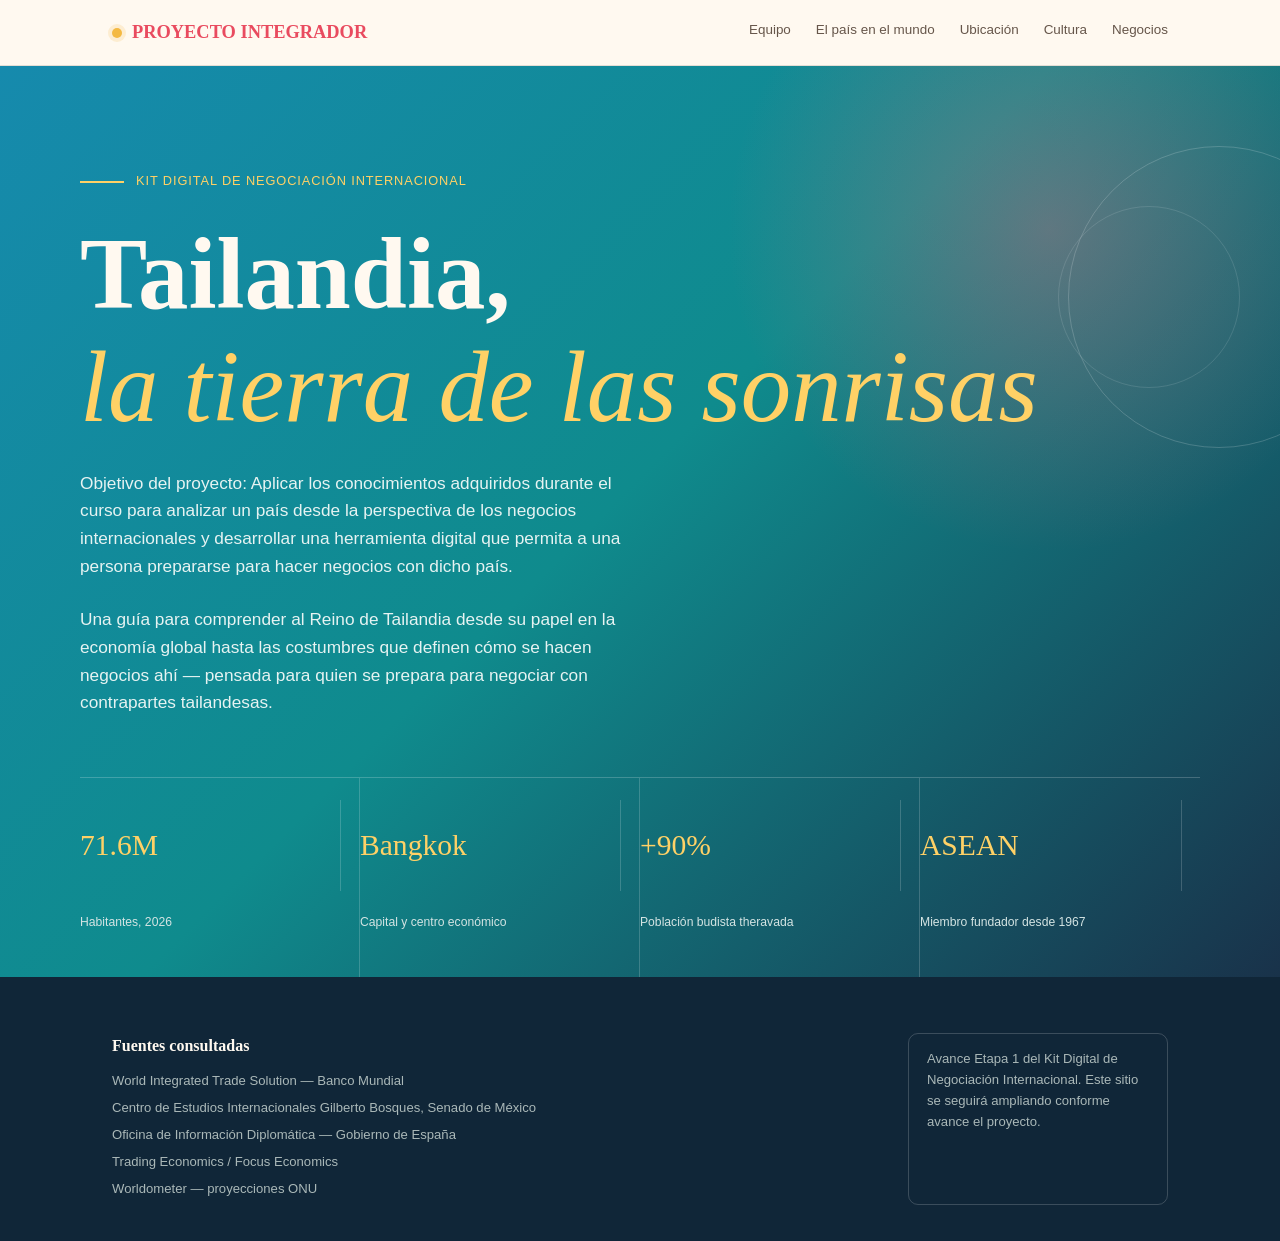
==== index.html @ 9c5d9d97 "Add files via upload" ====
<!DOCTYPE html>
<html lang="es">
<head>
  <meta charset="UTF-8">
  <meta name="viewport" content="width=device-width, initial-scale=1.0">
  <title>Tailandia | Kit Digital de Negociación Internacional</title>
  <link rel="stylesheet" href="css/styles.css">
</head>
<body>

<header class="site">

  <div class="nav-row">


    <a href="index.html" class="brand">

      <span class="dot"></span>

      PROYECTO INTEGRADOR

    </a>


    <nav class="links">

       <a href="pages/equipo.html">
        Equipo
      </a>

      <a href="pages/mundo.html">
        El país en el mundo
      </a>

      <a href="pages/ubicacion.html">
        Ubicación
      </a>

      <a href="pages/cultura.html">
        Cultura
      </a>

      <a href="pages/negocios.html">
        Negocios
      </a>


    <button class="menu-btn">
      ☰
    </button>

  </div>

</header>

<section class="hero">

  <div class="hero-inner">


    <div class="eyebrow-line">

      <span class="rule"></span>

      KIT DIGITAL DE NEGOCIACIÓN INTERNACIONAL

    </div>


    <h1>

      Tailandia,

      <br>

      <em>la tierra de las sonrisas</em>

    </h1>

        <p class="lede">

      Objetivo del proyecto: Aplicar los conocimientos adquiridos durante el curso para analizar 
      un país desde la perspectiva de los negocios internacionales y desarrollar una herramienta 
      digital que permita a una persona prepararse para hacer negocios con dicho país.



    </p>


    <p class="lede">

      Una guía para comprender al Reino de Tailandia desde su papel
      en la economía global hasta las costumbres que definen cómo
      se hacen negocios ahí — pensada para quien se prepara para
      negociar con contrapartes tailandesas.

    </p>


    <div class="hero-stats">


      <div>

        <div class="num">
          71.6M
        </div>

        <div class="label">
          Habitantes, 2026
        </div>

      </div>


      <div>

        <div class="num">
          Bangkok
        </div>

        <div class="label">
          Capital y centro económico
        </div>

      </div>


      <div>

        <div class="num">
          +90%
        </div>

        <div class="label">
          Población budista theravada
        </div>

      </div>


      <div>

        <div class="num">
          ASEAN
        </div>

        <div class="label">
          Miembro fundador desde 1967
        </div>

      </div>


    </div>

  </div>

</section>

<footer>

  <div class="wrap">


    <div class="sources">

      <h5>
        Fuentes consultadas
      </h5>

      <span>
        World Integrated Trade Solution — Banco Mundial
      </span>

      <span>
        Centro de Estudios Internacionales Gilberto Bosques,
        Senado de México
      </span>

      <span>
        Oficina de Información Diplomática — Gobierno de España
      </span>

      <span>
        Trading Economics / Focus Economics
      </span>

      <span>
        Worldometer — proyecciones ONU
      </span>

    </div>


    <div class="status">

      Avance Etapa 1 del Kit Digital de Negociación Internacional.

      Este sitio se seguirá ampliando conforme avance el proyecto.

    </div>


  </div>

</footer>

<script src="js/script.js"></script>
</body>
</html>
---- css/styles.css ----
:root{

  --cream:#FFF9F0;
  --paper:#FFF3E0;

  --ink:#241B16;
  --ink-soft:#66564A;

  --thai-red:#E94B5F;
  --thai-pink:#F26A7A;

  --thai-gold:#F4B942;
  --thai-yellow:#FFD166;

  --thai-blue:#168AAD;
  --thai-teal:#0F8B8D;

  --purple:#6C4AB6;

  --dark:#19324A;
  --dark-deep:#102638;

  --line:rgba(36,27,22,0.12);

  --radius:10px;
}


/* =====================================================
   RESET
===================================================== */

*{
  box-sizing:border-box;
  margin:0;
  padding:0;
}

html{
  scroll-behavior:smooth;
}

body{

  background:var(--cream);

  color:var(--ink);

  font-family:'Work Sans',sans-serif;

  font-weight:400;

  line-height:1.6;

  -webkit-font-smoothing:antialiased;
}

h1,h2,h3,h4{

  font-family:'Fraunces',serif;

  color:var(--ink);

  font-weight:600;

  line-height:1.12;
}

a{

  color:inherit;

  text-decoration:none;
}

.wrap{

  max-width:1120px;

  margin:0 auto;

  padding:0 32px;
}

::selection{

  background:var(--thai-gold);

  color:var(--dark-deep);
}


/* =====================================================
   NAVBAR
===================================================== */

header.site{

  position:sticky;

  top:0;

  z-index:100;

  background:rgba(255,249,240,.96);

  backdrop-filter:blur(12px);

  border-bottom:1px solid var(--line);
}

.nav-row{

  display:flex;

  align-items:center;

  justify-content:space-between;

  padding:18px 32px;

  max-width:1120px;

  margin:0 auto;
}

.brand{

  display:flex;

  align-items:center;

  gap:10px;

  font-family:'Fraunces',serif;

  font-weight:600;

  font-size:1.15rem;

  color:var(--thai-red);
}

.brand .dot{

  width:10px;

  height:10px;

  border-radius:50%;

  background:var(--thai-gold);

  box-shadow:0 0 0 4px rgba(244,185,66,.18);
}

nav.links{

  display:flex;

  gap:25px;

  font-size:.84rem;
}

nav.links a{

  color:var(--ink-soft);

  position:relative;

  padding-bottom:5px;

  transition:.2s;
}

nav.links a:hover{

  color:var(--thai-red);
}

nav.links a::after{

  content:"";

  position:absolute;

  left:0;

  bottom:0;

  height:2px;

  width:0;

  background:var(--thai-gold);

  transition:.25s;
}

nav.links a:hover::after{

  width:100%;
}

.menu-btn{

  display:none;

  border:0;

  background:none;

  font-size:1.4rem;

  cursor:pointer;
}


/* =====================================================
   HERO
===================================================== */

.hero{

  position:relative;

  background:

    radial-gradient(
      circle at 82% 18%,
      rgba(242,106,122,.35),
      transparent 25%
    ),

    linear-gradient(
      135deg,
      var(--thai-blue),
      var(--thai-teal) 48%,
      var(--dark)
    );

  color:white;

  overflow:hidden;

  padding:105px 32px 0;
}

.hero::before{

  content:"";

  position:absolute;

  width:300px;

  height:300px;

  border:1px solid rgba(255,255,255,.18);

  border-radius:50%;

  right:-90px;

  top:80px;
}

.hero::after{

  content:"";

  position:absolute;

  width:180px;

  height:180px;

  border:1px solid rgba(255,255,255,.12);

  border-radius:50%;

  right:40px;

  top:140px;
}

.hero-inner{

  max-width:1120px;

  margin:auto;

  position:relative;

  z-index:2;
}

.eyebrow-line{

  display:flex;

  align-items:center;

  gap:12px;

  font-size:.8rem;

  letter-spacing:.07em;

  color:var(--thai-yellow);

  margin-bottom:26px;
}

.eyebrow-line .rule{

  width:44px;

  height:2px;

  background:var(--thai-yellow);
}

.hero h1{

  font-size:clamp(3rem,8vw,6.3rem);

  color:var(--cream);
}

.hero h1 em{

  font-style:italic;

  font-weight:500;

  color:var(--thai-yellow);
}

.hero .lede{

  max-width:570px;

  margin-top:26px;

  color:#E6F3F2;

  font-size:1.08rem;

  font-weight:300;
}


/* =====================================================
   HERO STATS
===================================================== */

.hero-stats{

  display:grid;

  grid-template-columns:repeat(4,1fr);

  margin-top:60px;

  border-top:1px solid rgba(255,255,255,.2);
}

.hero-stats div{

  padding:22px 18px 22px 0;

  border-right:1px solid rgba(255,255,255,.18);
}

.hero-stats div:last-child{

  border-right:0;
}

.hero-stats .num{

  font-family:'Fraunces',serif;

  font-size:1.85rem;

  color:var(--thai-yellow);
}

.hero-stats .label{

  font-size:.76rem;

  color:#D4E4E3;
}


/* =====================================================
   SECCIONES
===================================================== */

section{

  padding:95px 0;
}

.section-head{

  display:flex;

  justify-content:space-between;

  align-items:flex-end;

  gap:30px;

  margin-bottom:55px;

  border-bottom:1px solid var(--line);

  padding-bottom:25px;

  flex-wrap:wrap;
}

.section-head .tag{

  font-size:.78rem;

  color:var(--thai-red);

  letter-spacing:.05em;

  font-weight:600;

  margin-bottom:9px;
}

.section-head h2{

  font-size:clamp(2rem,4vw,2.9rem);
}

.section-head p{

  max-width:420px;

  color:var(--ink-soft);

  font-size:.93rem;
}


/* =====================================================
   NUEVA SECCIÓN — UBICACIÓN
===================================================== */

.location-section{

  position:relative;

  overflow:hidden;

  background:

    linear-gradient(
      180deg,
      #FFF9F0 0%,
      #FFF3E0 100%
    );
}


/* Fondo decorativo */

.location-section::before{

  content:"";

  position:absolute;

  width:350px;

  height:350px;

  border:1px dashed rgba(22,138,173,.14);

  border-radius:50%;

  left:-160px;

  top:120px;
}

.location-section::after{

  content:"";

  position:absolute;

  width:280px;

  height:280px;

  border:1px dashed rgba(233,75,95,.13);

  border-radius:50%;

  right:-130px;

  bottom:100px;
}


/* =====================================================
   INTRO UBICACIÓN
===================================================== */

.location-intro{

  display:grid;

  grid-template-columns:1fr 1.25fr;

  gap:50px;

  align-items:center;

  position:relative;

  z-index:2;
}

.location-title{

  font-size:clamp(3rem,5vw,4.7rem);

  line-height:.98;

  margin-bottom:22px;
}

.location-title em{

  color:var(--thai-teal);

  font-style:italic;
}

.location-description{

  color:var(--ink-soft);

  font-size:1rem;

  max-width:550px;
}


/* =====================================================
   MAPA
===================================================== */

.map-wrapper{

  position:relative;

  min-height:390px;

  display:flex;

  justify-content:center;

  align-items:center;
}

.map-card{

  width:100%;

  max-width:520px;

  min-height:380px;

  position:relative;

  display:flex;

  justify-content:center;

  align-items:center;
}


/* SVG mapa estilizado */

.thailand-map{

  width:300px;

  height:390px;

  filter:drop-shadow(0 15px 15px rgba(25,50,74,.10));
}

.neighbor{

  font-family:'Work Sans',sans-serif;

  font-size:13px;

  font-weight:500;

  fill:#4F5B63;
}

.map-country{

  font-family:'Work Sans',sans-serif;

  font-size:15px;

  font-weight:700;

  fill:white;
}

.map-city{

  font-family:'Work Sans',sans-serif;

  font-size:11px;

  font-weight:600;

  fill:var(--thai-red);
}


/* =====================================================
   BRÚJULA
===================================================== */

.compass{

  position:absolute;

  top:10px;

  right:20px;

  width:75px;

  height:75px;

  border:2px solid var(--thai-gold);

  border-radius:50%;

  display:flex;

  align-items:center;

  justify-content:center;

  color:var(--thai-gold);

  font-family:'Fraunces',serif;

  font-size:.85rem;
}

.compass::before{

  content:"✦";

  position:absolute;

  font-size:2rem;

  color:var(--thai-gold);
}

.compass span{

  position:absolute;

  top:-20px;
}

.compass .south{

  top:auto;

  bottom:-20px;
}

.compass .east{

  right:-20px;
}

.compass .west{

  left:-20px;
}


/* =====================================================
   DATOS DE UBICACIÓN
===================================================== */

.location-facts{

  display:grid;

  grid-template-columns:repeat(4,1fr);

  gap:0;

  margin-top:35px;

  border-top:1px solid var(--line);

  border-bottom:1px solid var(--line);
}

.location-fact{

  padding:22px 18px 22px 0;

  display:flex;

  gap:12px;

  align-items:flex-start;

  border-right:1px solid var(--line);
}

.location-fact:last-child{

  border-right:0;
}

.fact-icon{

  width:35px;

  height:35px;

  flex-shrink:0;

  border-radius:50%;

  display:flex;

  align-items:center;

  justify-content:center;

  background:var(--thai-red);

  color:white;

  font-size:.9rem;
}

.location-fact:nth-child(2) .fact-icon{

  background:var(--thai-teal);
}

.location-fact:nth-child(3) .fact-icon{

  background:var(--thai-gold);

  color:var(--dark);
}

.location-fact:nth-child(4) .fact-icon{

  background:var(--purple);
}

.fact-title{

  font-size:.74rem;

  color:var(--ink-soft);

  margin-bottom:3px;
}

.fact-value{

  font-family:'Fraunces',serif;

  font-size:1rem;

  font-weight:600;
}


/* =====================================================
   POSICIÓN ESTRATÉGICA
===================================================== */

.strategic-box{

  margin-top:70px;

  display:grid;

  grid-template-columns:1fr 1.5fr;

  gap:45px;

  background:#FCE9E4;

  border-radius:var(--radius);

  padding:42px;

  position:relative;

  overflow:hidden;
}

.strategic-box::after{

  content:"✦";

  position:absolute;

  right:25px;

  bottom:15px;

  font-size:5rem;

  color:rgba(233,75,95,.10);
}

.strategic-label{

  color:var(--thai-red);

  letter-spacing:.08em;

  font-size:.78rem;

  font-weight:600;

  margin-bottom:12px;
}

.strategic-box h3{

  font-size:2rem;

  color:var(--dark);
}

.strategic-box p{

  color:var(--ink-soft);

  max-width:600px;
}


/* =====================================================
   CIUDADES
===================================================== */

.cities-section{

  margin-top:85px;

  position:relative;

  z-index:2;
}

.cities-heading{

  display:flex;

  justify-content:space-between;

  align-items:end;

  gap:25px;

  margin-bottom:30px;
}

.cities-heading h3{

  font-size:clamp(2.2rem,4vw,3.5rem);
}

.cities-heading h3 em{

  color:var(--thai-teal);

  font-style:italic;
}

.cities-heading p{

  max-width:470px;

  color:var(--ink-soft);

  font-size:.9rem;
}


/* =====================================================
   TARJETAS DE CIUDADES
===================================================== */

.cities-grid{

  display:grid;

  grid-template-columns:repeat(3,1fr);

  gap:20px;
}

.city-card{

  background:white;

  border:1px solid rgba(36,27,22,.09);

  border-radius:var(--radius);

  overflow:hidden;

  transition:.3s;

  box-shadow:0 5px 20px rgba(36,27,22,.04);
}

.city-card:hover{

  transform:translateY(-7px);

  box-shadow:0 16px 35px rgba(36,27,22,.11);
}

.city-image{

  height:220px;

  position:relative;

  overflow:hidden;
}

.city-image img{

  width:100%;

  height:100%;

  object-fit:cover;

  transition:.4s;
}

.city-card:hover .city-image img{

  transform:scale(1.05);
}

.city-overlay{

  position:absolute;

  inset:0;

  background:

    linear-gradient(
      transparent 40%,
      rgba(0,0,0,.72)
    );
}

.city-name{

  position:absolute;

  bottom:16px;

  left:18px;

  color:white;

  font-family:'Fraunces',serif;

  font-size:1.45rem;

  font-weight:600;
}

.city-name::before{

  content:"●";

  color:var(--thai-pink);

  font-size:.8rem;

  margin-right:8px;
}

.city-content{

  padding:20px 20px 22px;
}

.city-content p{

  color:var(--ink-soft);

  font-size:.87rem;

  line-height:1.55;
}

.city-tag{

  margin-top:17px;

  display:inline-block;

  font-size:.72rem;

  color:var(--thai-teal);

  border:1px solid rgba(15,139,141,.3);

  padding:5px 10px;

  border-radius:999px;
}


/* =====================================================
   SUBBLOQUES
===================================================== */

.subblock{

  margin-bottom:64px;
}

.subblock .kicker{

  display:flex;

  align-items:baseline;

  gap:14px;

  margin-bottom:16px;
}

.subblock .kicker .idx{

  font-family:'Fraunces',serif;

  font-style:italic;

  color:var(--thai-red);

  font-size:1.3rem;
}

.subblock h3{

  font-size:1.5rem;
}

.body{

  color:var(--ink-soft);

  max-width:760px;

  font-size:1rem;
}


/* =====================================================
   COMERCIO
===================================================== */

.trade-grid{

  display:grid;

  grid-template-columns:repeat(2,1fr);

  gap:40px;

  margin-top:28px;
}

.trade-card h4{

  font-size:.95rem;

  color:var(--thai-red);

  margin-bottom:14px;

  font-family:'Work Sans',sans-serif;
}

.trade-list{

  list-style:none;
}

.trade-list li{

  display:flex;

  justify-content:space-between;

  padding:11px 0;

  border-bottom:1px solid var(--line);

  font-size:.94rem;
}

.trade-list .pct{

  color:var(--thai-blue);

  font-family:'Fraunces',serif;

  font-weight:600;
}

.flow-note{

  margin-top:16px;

  color:var(--ink-soft);

  font-size:.84rem;

  font-style:italic;
}


/* =====================================================
   CHIPS
===================================================== */

.chip-row{

  display:flex;

  flex-wrap:wrap;

  gap:10px;

  margin-top:22px;
}

.chip{

  border:1px solid var(--thai-blue);

  color:var(--thai-blue);

  padding:7px 16px;

  border-radius:999px;

  font-size:.82rem;

  background:rgba(22,138,173,.04);

  cursor:pointer;

  font-family:inherit;

  transition:background .2s ease, color .2s ease, transform .15s ease;
}

.chip:hover{

  background:rgba(22,138,173,.12);

  transform:translateY(-1px);
}

.chip.active{

  background:var(--thai-blue);

  color:#fff;
}

.chip-info{

  margin-top:18px;

  padding:16px 20px;

  border:1px solid var(--thai-blue);

  border-left-width:4px;

  border-radius:6px;

  background:rgba(22,138,173,.05);

  animation:chip-info-in .18s ease;
}

.chip-info-title{

  display:block;

  font-weight:700;

  color:var(--thai-blue);

  font-size:.85rem;

  margin-bottom:6px;

  text-transform:uppercase;

  letter-spacing:.04em;
}

.chip-info-text{

  font-size:.92rem;

  line-height:1.55;

  margin:0;
}

@keyframes chip-info-in{

  from{ opacity:0; transform:translateY(-4px); }

  to{ opacity:1; transform:translateY(0); }
}


/* =====================================================
   CULTURA
===================================================== */

.culture-grid{

  display:grid;

  grid-template-columns:repeat(3,1fr);

  gap:1px;

  background:var(--line);
}

.culture-card{

  background:var(--cream);

  padding:30px 26px;

  transition:.2s;
}

.culture-card:hover{

  transform:translateY(-4px);
}

.culture-card h4{

  color:var(--thai-red);

  font-family:'Fraunces',serif;

  font-size:1.05rem;

  margin-bottom:10px;
}

.culture-card p{

  color:var(--ink-soft);

  font-size:.9rem;
}


/* =====================================================
   VALORES
===================================================== */

.pillar-row{

  display:grid;

  grid-template-columns:1fr 1fr;

  gap:60px;
}

.pillar-list{

  list-style:none;

  margin-top:6px;
}

.pillar-list li{

  padding:16px 0;

  border-top:1px solid var(--line);

  display:grid;

  grid-template-columns:130px 1fr;

  gap:18px;
}

.pillar-list li:last-child{

  border-bottom:1px solid var(--line);
}

.pillar-list .term{

  font-family:'Fraunces',serif;

  font-style:italic;

  color:var(--thai-blue);
}

.pillar-list .def{

  color:var(--ink-soft);

  font-size:.9rem;
}


/* =====================================================
   REGIONES
===================================================== */

.region-grid{

  display:grid;

  grid-template-columns:repeat(4,1fr);

  gap:24px;

  margin-top:10px;
}

.region-card{

  border-top:3px solid var(--thai-gold);

  padding-top:16px;
}

.region-card h4{

  font-size:1.02rem;

  margin-bottom:8px;
}

.region-card p{

  font-size:.86rem;

  color:var(--ink-soft);
}


/* =====================================================
   ESTADÍSTICAS
===================================================== */

.stat-strip{

  display:flex;

  gap:52px;

  margin-top:36px;

  flex-wrap:wrap;
}

.stat-strip .item{

  max-width:220px;
}

.stat-strip .num{

  font-family:'Fraunces',serif;

  font-size:2.6rem;

  color:var(--thai-red);
}

.stat-strip .label{

  font-size:.85rem;

  color:var(--ink-soft);
}


/* =====================================================
   EQUIPO
===================================================== */

.team-section{

  background:linear-gradient(
    135deg,
    #FFF3E0,
    #FFF9F0
  );

  position:relative;

  overflow:hidden;
}

.team-grid{

  display:grid;

  grid-template-columns:repeat(3,1fr);

  gap:18px;
}

.team-card{

  position:relative;

  background:white;

  border:1px solid rgba(36,27,22,.08);

  padding:32px 28px;

  min-height:175px;

  border-radius:var(--radius);

  overflow:hidden;

  transition:.25s;
}

.team-card:hover{

  transform:translateY(-6px);

  box-shadow:0 15px 35px rgba(36,27,22,.10);
}

.team-card::before{

  content:"";

  position:absolute;

  top:0;

  left:0;

  width:100%;

  height:5px;

  background:

    linear-gradient(
      90deg,
      var(--thai-red),
      var(--thai-gold),
      var(--thai-blue)
    );
}

.team-number{

  color:var(--thai-red);

  font-family:'Fraunces',serif;

  font-style:italic;

  margin-bottom:20px;
}

.team-card h3{

  font-size:1.4rem;

  margin-bottom:7px;
}

.team-card span{

  color:var(--ink-soft);

  font-size:.84rem;

  letter-spacing:.08em;
}

.team-card.featured{

  background:var(--dark);
}

.team-card.featured h3{

  color:var(--cream);
}

.team-card.featured span{

  color:#D8E5E5;
}

.team-card.featured .team-number{

  color:var(--thai-yellow);
}


/* =====================================================
   NEGOCIOS
===================================================== */

section.dark{

  background:

    radial-gradient(
      circle at 90% 10%,
      rgba(22,138,173,.25),
      transparent 25%
    ),

    var(--dark);

  color:var(--cream);
}

section.dark .section-head{

  border-color:rgba(255,255,255,.18);
}

section.dark h2,
section.dark h3{

  color:var(--cream);
}

section.dark .section-head p{

  color:#C7D7D7;
}

section.dark .tag{

  color:var(--thai-yellow);
}

.risk-grid{

  display:grid;

  grid-template-columns:1fr 1fr;

  gap:56px;
}

.risk-col h3{

  color:var(--thai-yellow);

  font-size:1.2rem;

  margin-bottom:22px;

  display:flex;

  align-items:center;

  gap:10px;
}

.risk-col h3 .mark{

  width:28px;

  height:28px;

  border-radius:50%;

  display:flex;

  align-items:center;

  justify-content:center;

  font-size:.85rem;
}

.risk-col.avoid h3 .mark{

  background:var(--thai-red);

  color:white;
}

.risk-col.do h3 .mark{

  background:var(--thai-teal);

  color:white;
}

.risk-item{

  padding:18px 0;

  border-top:1px solid rgba(255,255,255,.14);
}

.risk-item:last-child{

  border-bottom:1px solid rgba(255,255,255,.14);
}

.risk-item .t{

  color:var(--cream);

  font-weight:500;

  margin-bottom:5px;
}

.risk-item .d{

  color:#BFD0D0;

  font-size:.87rem;
}


/* =====================================================
   FOOTER
===================================================== */

footer{

  background:var(--dark-deep);

  color:#AAB8B8;

  padding:56px 0 36px;

  font-size:.82rem;
}

footer .wrap{

  display:flex;

  justify-content:space-between;

  gap:40px;

  flex-wrap:wrap;
}

footer h5{

  color:var(--cream);

  font-family:'Fraunces',serif;

  margin-bottom:12px;

  font-size:1rem;
}

footer .sources{

  max-width:560px;
}

footer .sources span{

  display:block;

  margin-bottom:6px;
}

footer .status{

  border:1px solid rgba(255,255,255,.18);

  padding:14px 18px;

  max-width:260px;

  border-radius:var(--radius);
}


/* =====================================================
   RESPONSIVE
===================================================== */

@media(max-width:900px){

  nav.links{
    display:none;
  }

  .menu-btn{
    display:block;
  }

  .hero-stats{
    grid-template-columns:repeat(2,1fr);
  }

  .location-intro{
    grid-template-columns:1fr;
  }

  .location-facts{
    grid-template-columns:repeat(2,1fr);
  }

  .location-fact:nth-child(2){
    border-right:0;
  }

  .strategic-box{
    grid-template-columns:1fr;
  }

  .cities-grid{
    grid-template-columns:repeat(2,1fr);
  }

  .trade-grid,
  .pillar-row,
  .risk-grid{
    grid-template-columns:1fr;
  }

  .culture-grid{
    grid-template-columns:1fr;
  }

  .region-grid{
    grid-template-columns:repeat(2,1fr);
  }

  .team-grid{
    grid-template-columns:repeat(2,1fr);
  }

}


@media(max-width:600px){

  .wrap{
    padding:0 22px;
  }

  .nav-row{
    padding:16px 22px;
  }

  .hero{
    padding:80px 22px 0;
  }

  .hero-stats{
    grid-template-columns:1fr 1fr;
  }

  section{
    padding:70px 0;
  }

  .location-facts{
    grid-template-columns:1fr;
  }

  .location-fact{
    border-right:0;

    border-bottom:1px solid var(--line);
  }

  .cities-grid{
    grid-template-columns:1fr;
  }

  .cities-heading{
    display:block;
  }

  .cities-heading p{
    margin-top:15px;
  }

  .team-grid{
    grid-template-columns:1fr;
  }

  .region-grid{
    grid-template-columns:1fr;
  }

  .strategic-box{
    padding:28px;
  }

  .pillar-list li{
    grid-template-columns:1fr;
    gap:5px;
  }

  footer .wrap{
    flex-direction:column;
  }

}

/* Menú móvil */
@media (max-width: 880px){
  nav.links.mobile-open{
    display:flex;
    position:absolute;
    top:100%;
    left:0;
    right:0;
    flex-direction:column;
    gap:0;
    padding:18px 32px;
    background:var(--cream);
    border-bottom:1px solid var(--line);
    box-shadow:0 10px 25px rgba(36,27,22,.08);
  }

  nav.links.mobile-open a{
    padding:12px 0;
  }
}
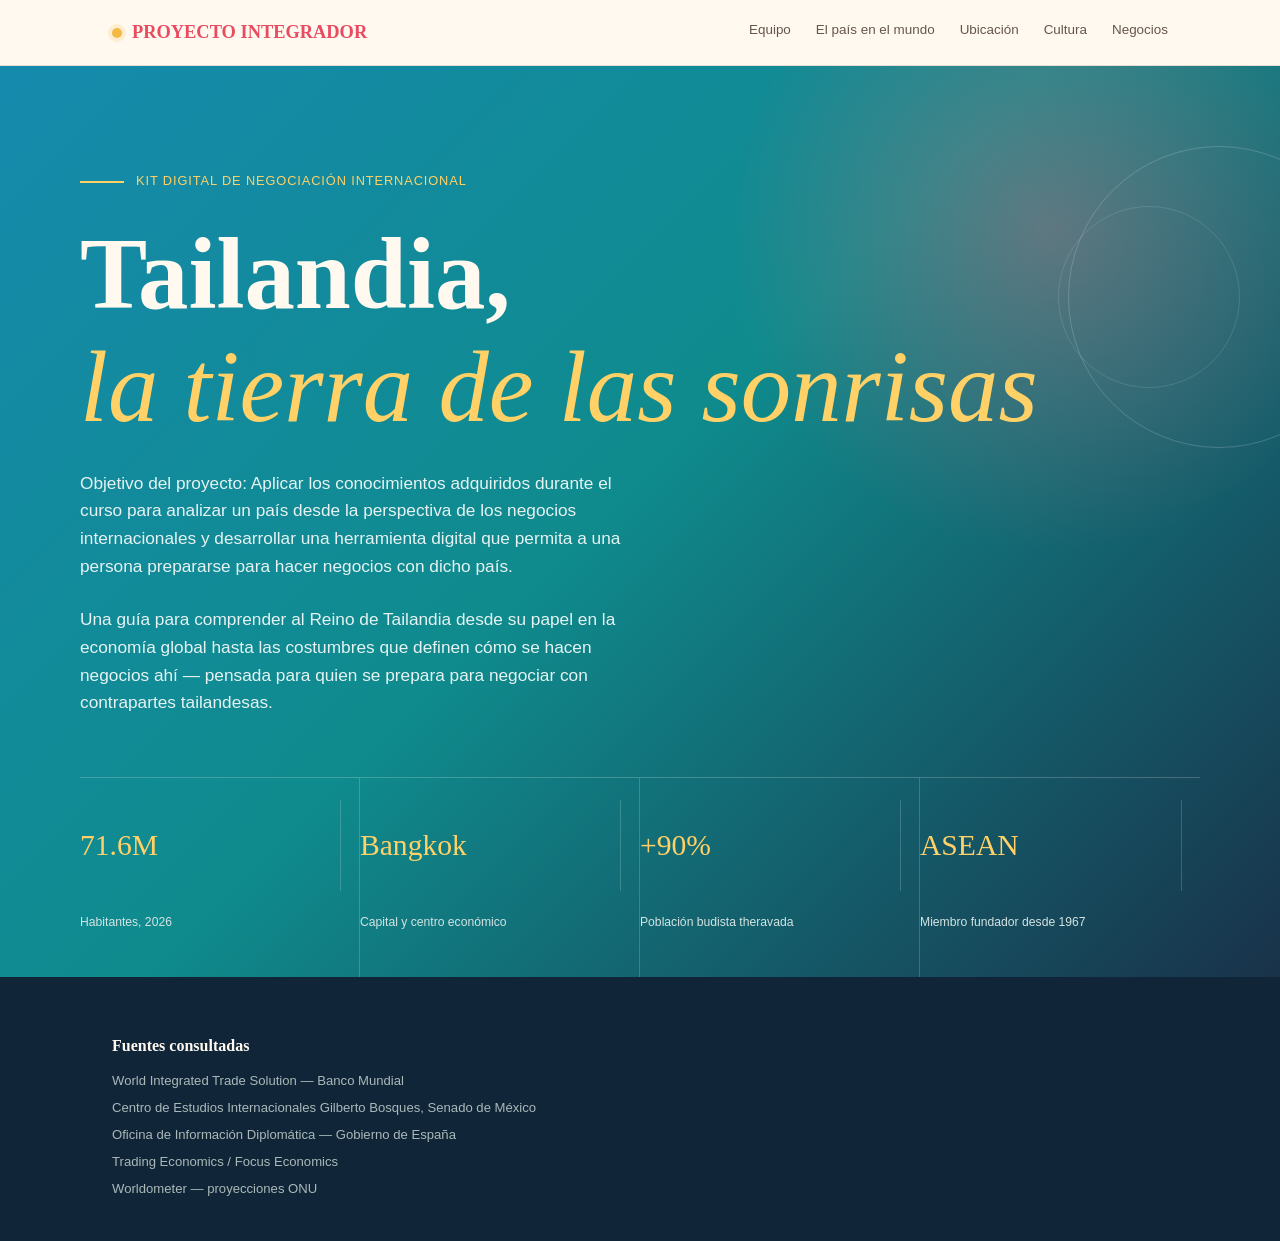
==== commit f39b4bb4: "cambios" ====
--- a/index.html
+++ b/index.html
@@ -193,16 +193,6 @@
 
     </div>
 
-
-    <div class="status">
-
-      Avance Etapa 1 del Kit Digital de Negociación Internacional.
-
-      Este sitio se seguirá ampliando conforme avance el proyecto.
-
-    </div>
-
-
   </div>
 
 </footer>
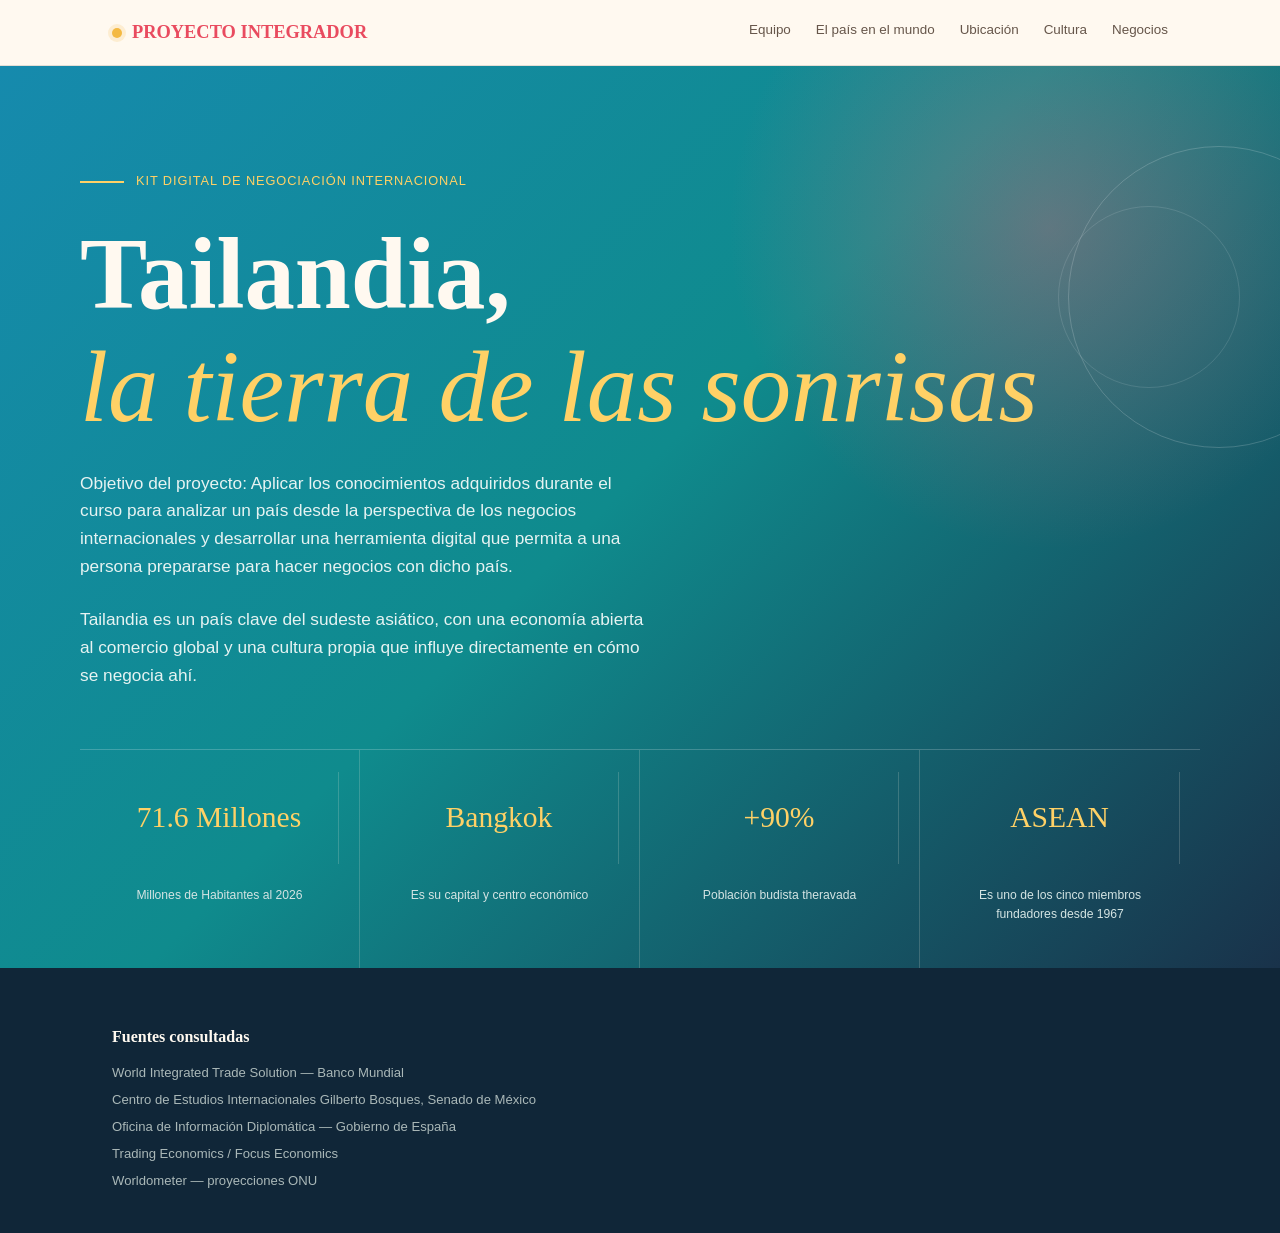
==== commit b12536d1: "cambios realizados" ====
--- a/index.html
+++ b/index.html
@@ -90,10 +90,9 @@
 
     <p class="lede">
 
-      Una guía para comprender al Reino de Tailandia desde su papel
-      en la economía global hasta las costumbres que definen cómo
-      se hacen negocios ahí — pensada para quien se prepara para
-      negociar con contrapartes tailandesas.
+     Tailandia es un país clave del sudeste asiático, con una economía
+    abierta al comercio global y una cultura propia que influye directamente
+    en cómo se negocia ahí.
 
     </p>
 
@@ -104,12 +103,12 @@
       <div>
 
         <div class="num">
-          71.6M
-        </div>
+          71.6 Millones
+        </div> 
 
         <div class="label">
-          Habitantes, 2026
-        </div>
+          Millones de Habitantes al 2026       
+         </div>
 
       </div>
 
@@ -117,14 +116,16 @@
       <div>
 
         <div class="num">
-          Bangkok
-        </div>
-
-        <div class="label">
-          Capital y centro económico
-        </div>
-
-      </div>
+          Bangkok 
+           </div>  
+
+           <div class="label">
+          Es su capital y centro económico
+        </div>
+
+        </div>
+
+
 
 
       <div>
@@ -147,7 +148,7 @@
         </div>
 
         <div class="label">
-          Miembro fundador desde 1967
+          Es uno de los cinco miembros fundadores desde 1967
         </div>
 
       </div>
--- a/css/styles.css
+++ b/css/styles.css
@@ -368,10 +368,8 @@
 }
 
 .hero-stats div{
-
-  padding:22px 18px 22px 0;
-
-  border-right:1px solid rgba(255,255,255,.18);
+  padding:22px 20px; border-right:1px solid rgba(250,243,228,0.18);
+  text-align:center;
 }
 
 .hero-stats div:last-child{
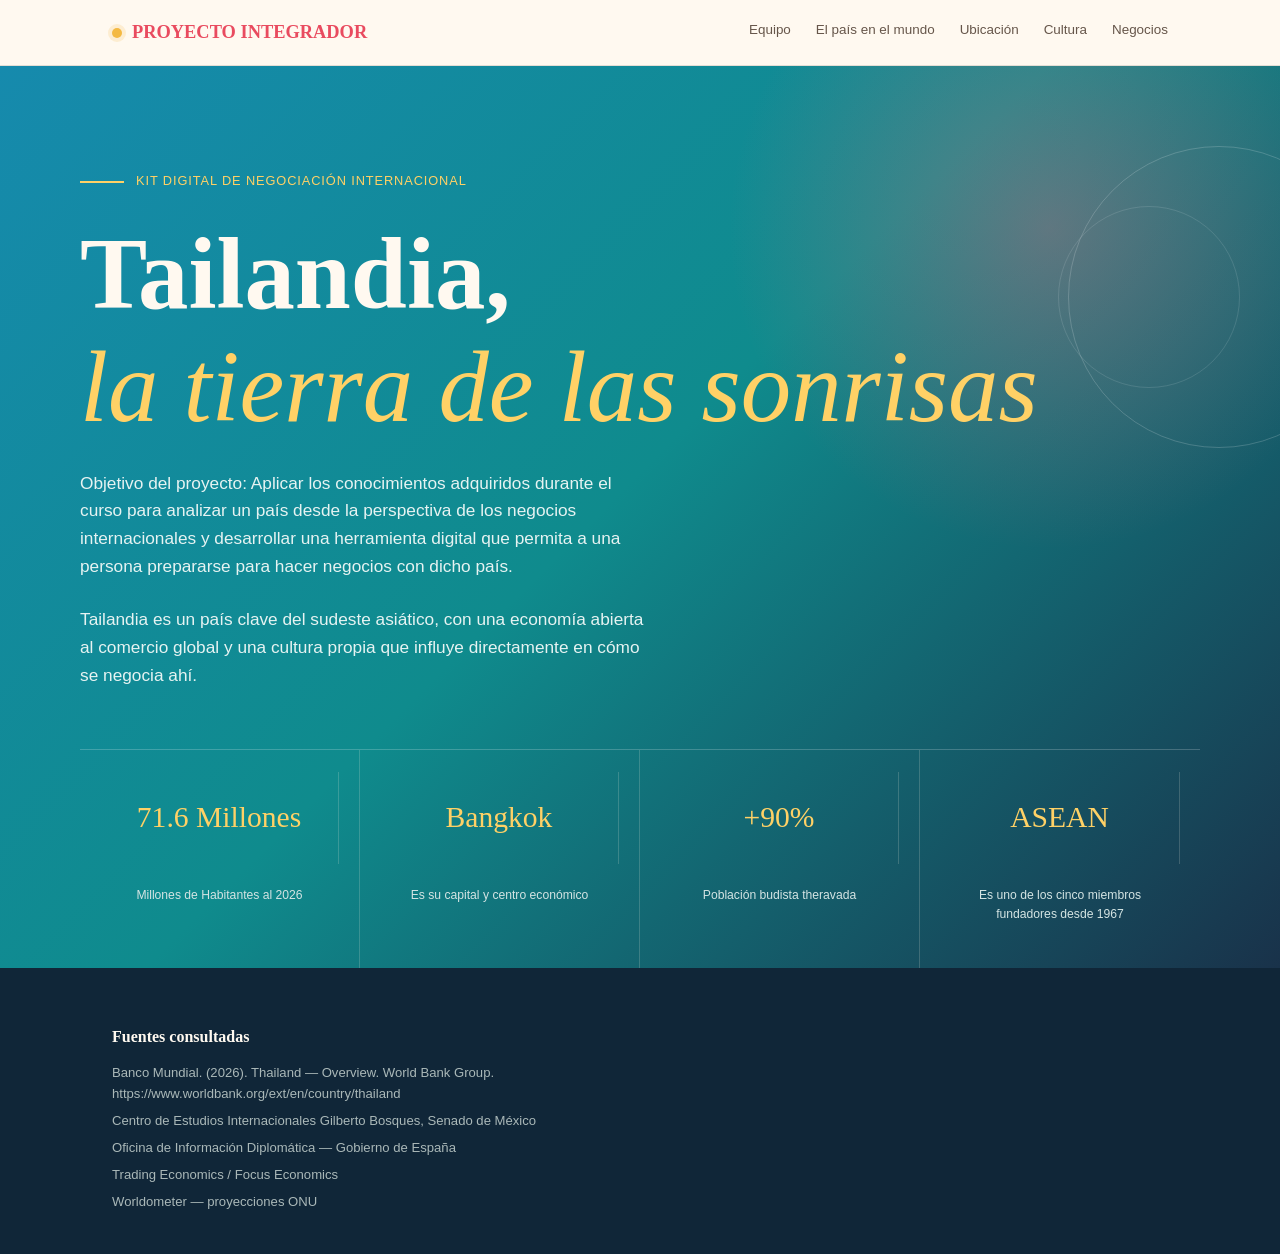
==== commit 320a476e: "cambios realizados" ====
--- a/index.html
+++ b/index.html
@@ -172,7 +172,8 @@
       </h5>
 
       <span>
-        World Integrated Trade Solution — Banco Mundial
+        Banco Mundial. (2026). Thailand — Overview. World Bank Group. 
+        https://www.worldbank.org/ext/en/country/thailand         
       </span>
 
       <span>
--- a/css/styles.css
+++ b/css/styles.css
@@ -1574,7 +1574,7 @@
 
     radial-gradient(
       circle at 90% 10%,
-      rgba(22,138,173,.25),
+      rgba(154, 23, 86, 0.25),
       transparent 25%
     ),
 
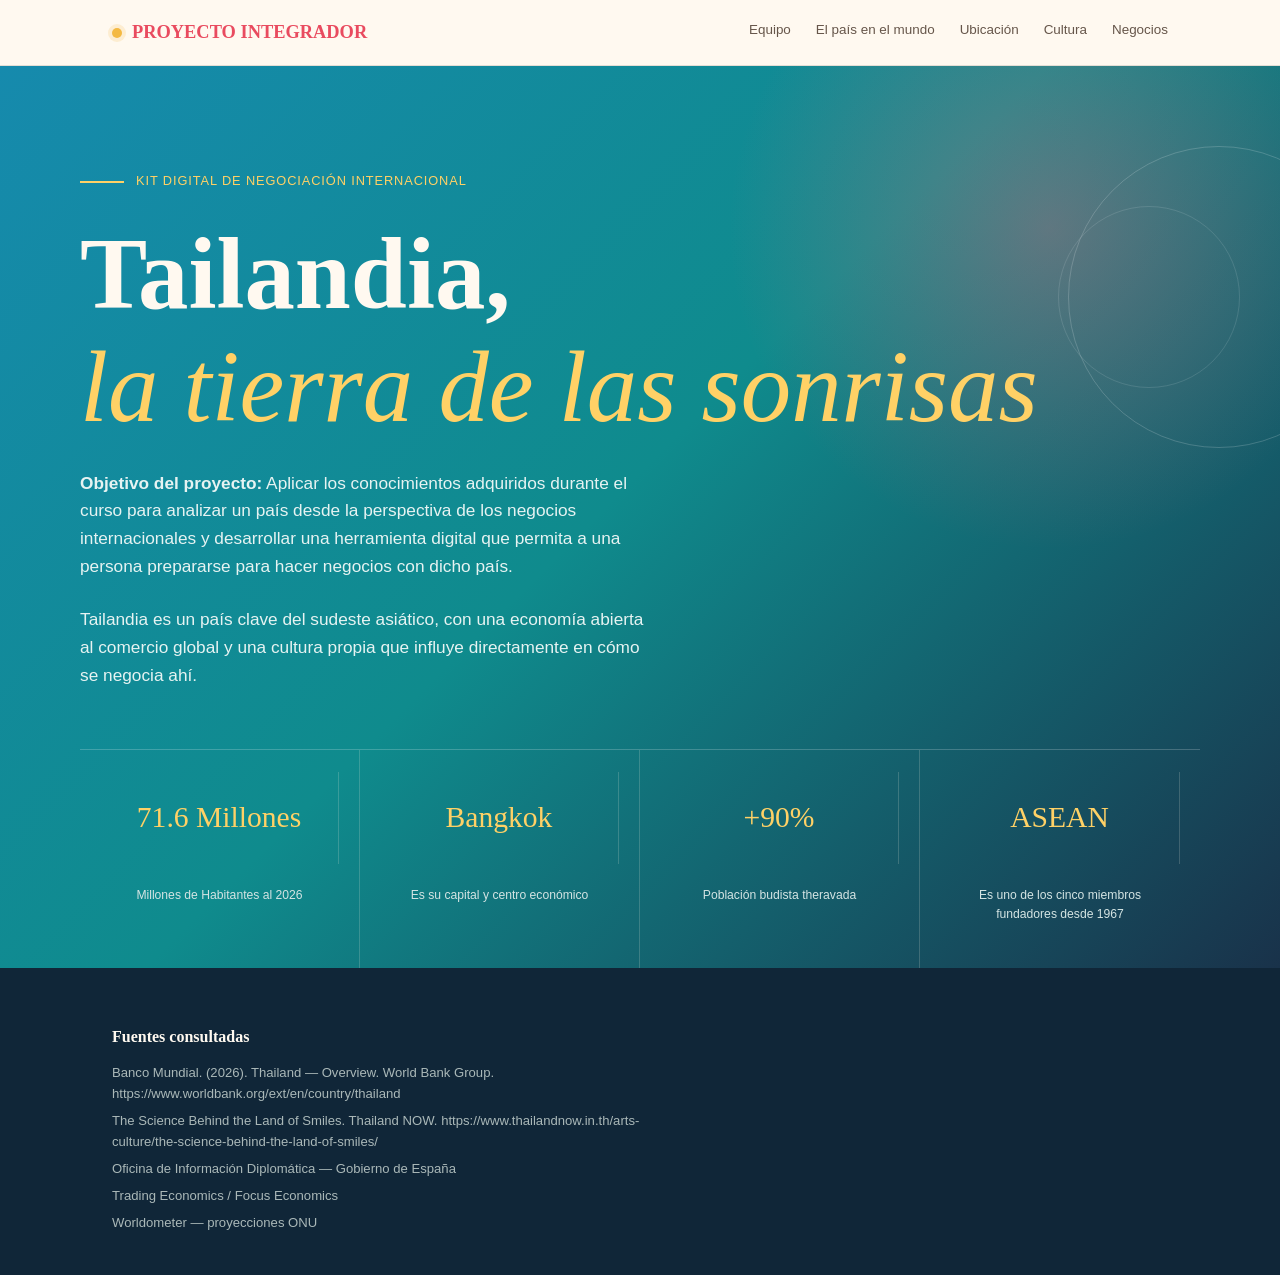
==== commit 477739e1: "cambios realizados" ====
--- a/index.html
+++ b/index.html
@@ -79,7 +79,7 @@
 
         <p class="lede">
 
-      Objetivo del proyecto: Aplicar los conocimientos adquiridos durante el curso para analizar 
+      <b>Objetivo del proyecto:</b> Aplicar los conocimientos adquiridos durante el curso para analizar 
       un país desde la perspectiva de los negocios internacionales y desarrollar una herramienta 
       digital que permita a una persona prepararse para hacer negocios con dicho país.
 
@@ -177,8 +177,8 @@
       </span>
 
       <span>
-        Centro de Estudios Internacionales Gilberto Bosques,
-        Senado de México
+         The Science Behind the Land of Smiles. Thailand NOW. 
+         https://www.thailandnow.in.th/arts-culture/the-science-behind-the-land-of-smiles/
       </span>
 
       <span>
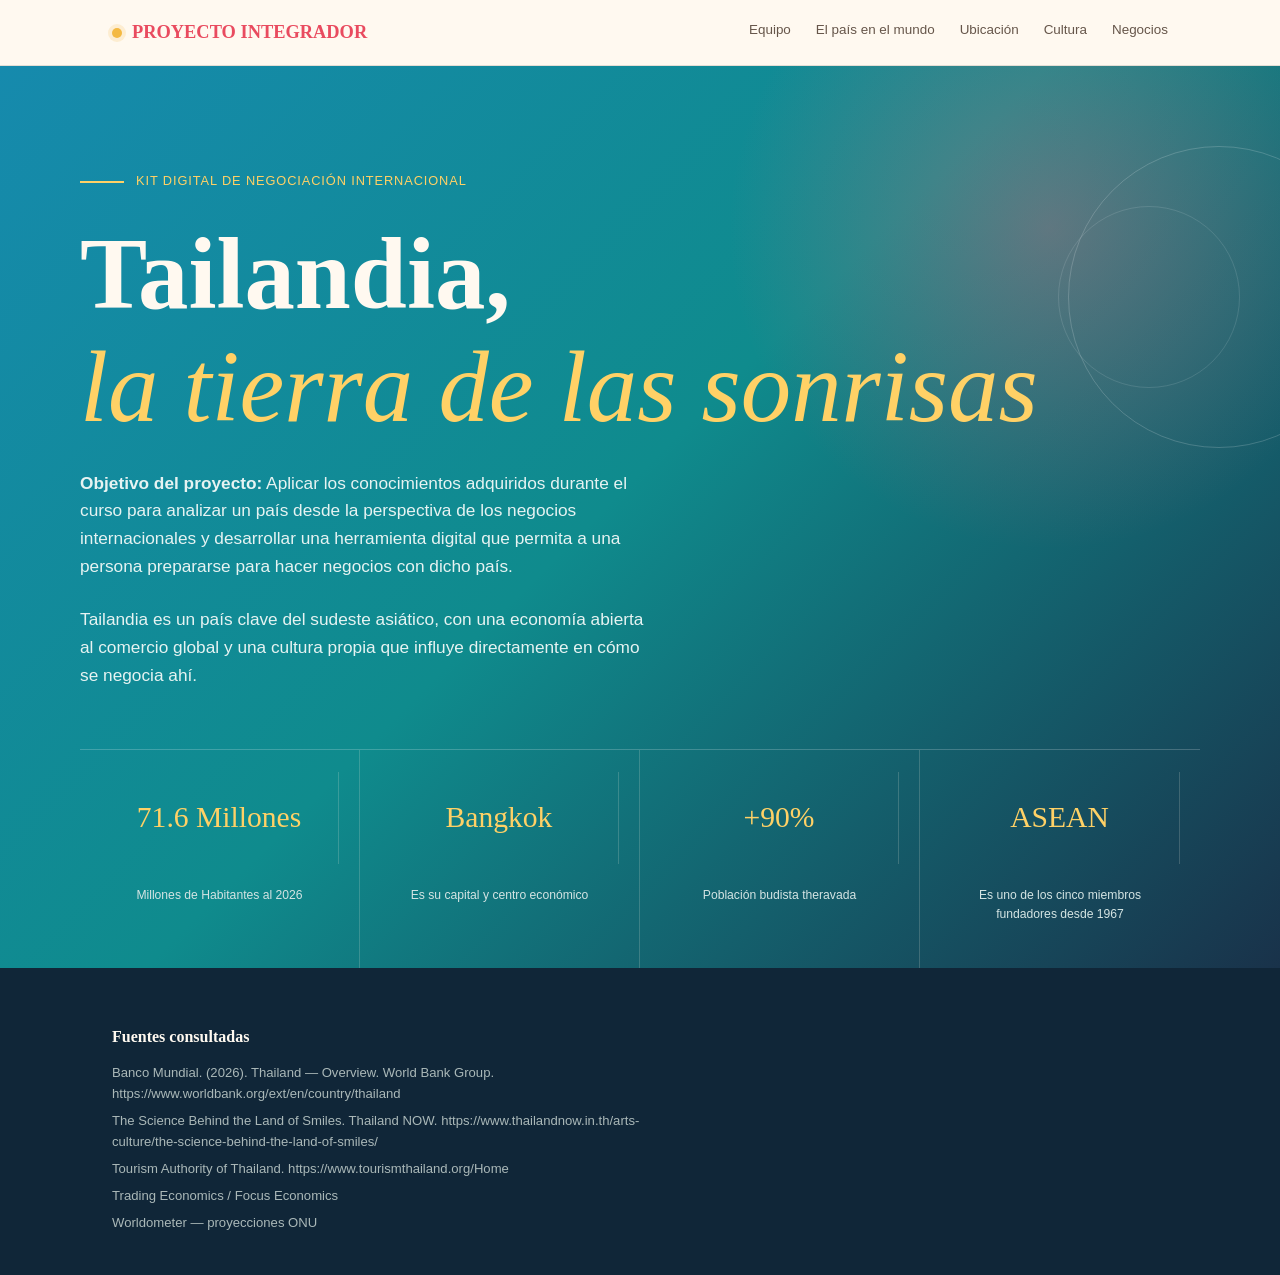
==== commit 8788173c: "cambios realizados" ====
--- a/index.html
+++ b/index.html
@@ -182,8 +182,8 @@
       </span>
 
       <span>
-        Oficina de Información Diplomática — Gobierno de España
-      </span>
+          Tourism Authority of Thailand. https://www.tourismthailand.org/Home      
+        </span>
 
       <span>
         Trading Economics / Focus Economics
--- a/css/styles.css
+++ b/css/styles.css
@@ -1574,7 +1574,7 @@
 
     radial-gradient(
       circle at 90% 10%,
-      rgba(154, 23, 86, 0.25),
+      rgba(27, 179, 37, 0.25),
       transparent 25%
     ),
 
